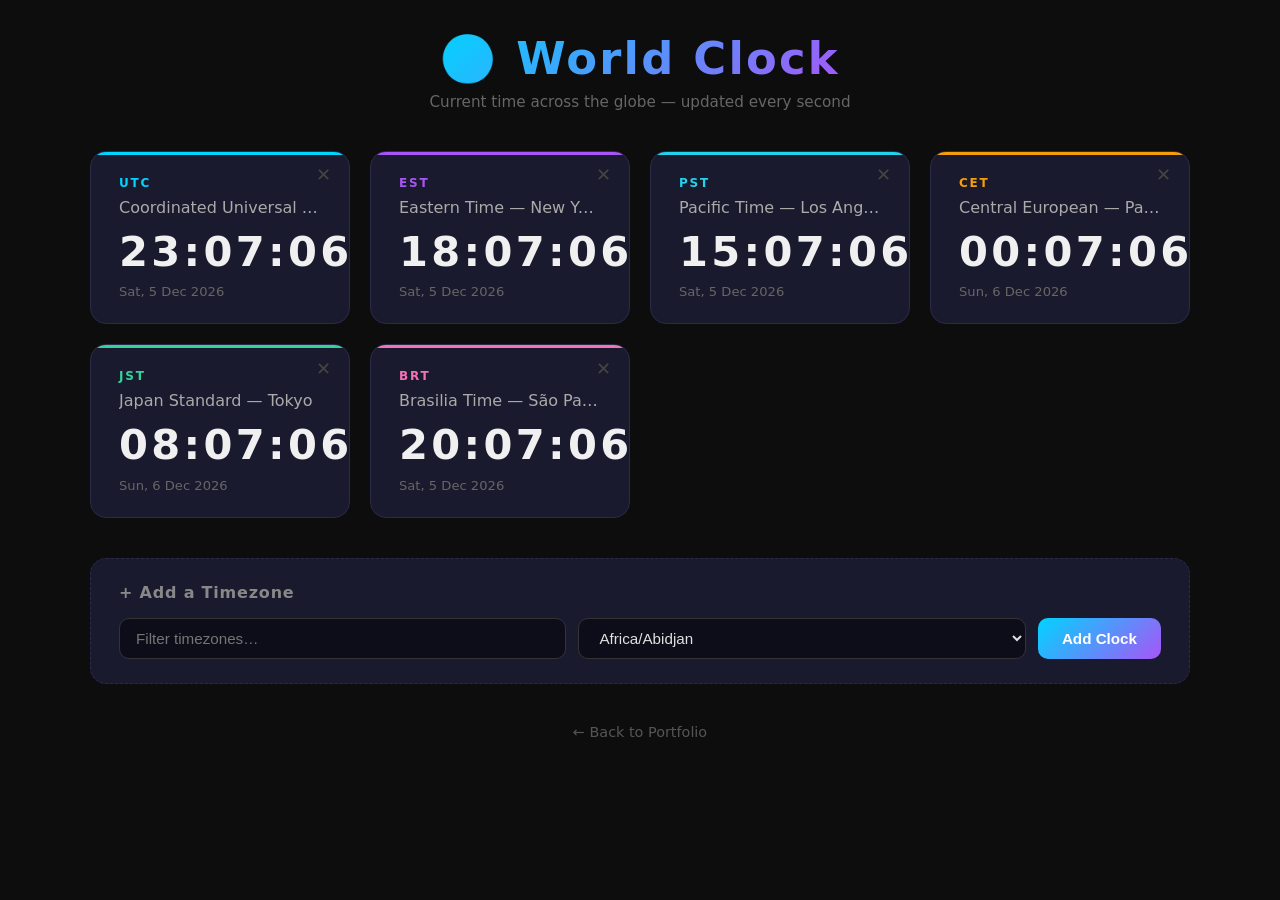
==== clock.html @ 1edab83d "Add World Clock web application with multi-timezone display Agent-Logs-Url: https://github.com/Ni3v4" ====
<!DOCTYPE html>
<html lang="en">
<head>
    <meta charset="UTF-8">
    <meta name="viewport" content="width=device-width, initial-scale=1.0">
    <title>World Clock</title>
    <style>
        *, *::before, *::after {
            box-sizing: border-box;
            margin: 0;
            padding: 0;
        }

        body {
            background: #0d0d0d;
            color: #e0e0e0;
            font-family: 'Segoe UI', system-ui, -apple-system, sans-serif;
            min-height: 100vh;
            display: flex;
            flex-direction: column;
            align-items: center;
            padding: 2rem 1rem 3rem;
        }

        header {
            text-align: center;
            margin-bottom: 2.5rem;
        }

        header h1 {
            font-size: clamp(1.8rem, 5vw, 2.8rem);
            font-weight: 700;
            letter-spacing: 0.05em;
            background: linear-gradient(135deg, #00d4ff, #a855f7);
            -webkit-background-clip: text;
            -webkit-text-fill-color: transparent;
            background-clip: text;
        }

        header p {
            margin-top: 0.5rem;
            color: #666;
            font-size: 0.95rem;
        }

        /* Clock grid */
        #clocks-container {
            display: grid;
            grid-template-columns: repeat(auto-fill, minmax(260px, 1fr));
            gap: 1.25rem;
            width: 100%;
            max-width: 1100px;
        }

        .clock-card {
            background: #1a1a2e;
            border: 1px solid #2a2a4a;
            border-radius: 16px;
            padding: 1.5rem 1.75rem;
            display: flex;
            flex-direction: column;
            gap: 0.5rem;
            position: relative;
            overflow: hidden;
            transition: transform 0.2s ease, box-shadow 0.2s ease;
        }

        .clock-card:hover {
            transform: translateY(-3px);
            box-shadow: 0 8px 30px rgba(0, 0, 0, 0.5);
        }

        /* Coloured accent bar at the top of each card */
        .clock-card::before {
            content: '';
            position: absolute;
            top: 0;
            left: 0;
            right: 0;
            height: 3px;
            background: var(--accent);
            border-radius: 16px 16px 0 0;
        }

        .clock-card .tz-label {
            font-size: 0.75rem;
            font-weight: 600;
            letter-spacing: 0.15em;
            text-transform: uppercase;
            color: var(--accent);
        }

        .clock-card .tz-name {
            font-size: 1rem;
            color: #aaa;
            white-space: nowrap;
            overflow: hidden;
            text-overflow: ellipsis;
        }

        .clock-card .time {
            font-size: clamp(2rem, 5vw, 2.6rem);
            font-weight: 700;
            letter-spacing: 0.08em;
            font-variant-numeric: tabular-nums;
            color: #f0f0f0;
            line-height: 1.1;
            margin-top: 0.25rem;
            /* smooth digit transition */
            transition: color 0.1s ease;
        }

        .clock-card .date {
            font-size: 0.82rem;
            color: #666;
            margin-top: 0.1rem;
        }

        /* Remove button */
        .clock-card .btn-remove {
            position: absolute;
            top: 0.75rem;
            right: 0.75rem;
            background: transparent;
            border: none;
            color: #444;
            font-size: 1.1rem;
            cursor: pointer;
            line-height: 1;
            transition: color 0.15s;
            padding: 0.2rem 0.4rem;
            border-radius: 6px;
        }

        .clock-card .btn-remove:hover {
            color: #e74c3c;
            background: rgba(231, 76, 60, 0.1);
        }

        /* Add timezone section */
        #add-tz-section {
            margin-top: 2.5rem;
            width: 100%;
            max-width: 1100px;
            background: #1a1a2e;
            border: 1px dashed #2a2a4a;
            border-radius: 16px;
            padding: 1.5rem 1.75rem;
        }

        #add-tz-section h2 {
            font-size: 1rem;
            font-weight: 600;
            color: #888;
            margin-bottom: 1rem;
            letter-spacing: 0.05em;
        }

        #add-tz-form {
            display: flex;
            gap: 0.75rem;
            flex-wrap: wrap;
        }

        #tz-search {
            flex: 1;
            min-width: 220px;
            background: #0d0d1a;
            border: 1px solid #333;
            border-radius: 10px;
            padding: 0.65rem 1rem;
            color: #e0e0e0;
            font-size: 0.95rem;
            outline: none;
            transition: border-color 0.2s;
        }

        #tz-search:focus {
            border-color: #a855f7;
        }

        #tz-select {
            flex: 1;
            min-width: 220px;
            background: #0d0d1a;
            border: 1px solid #333;
            border-radius: 10px;
            padding: 0.65rem 1rem;
            color: #e0e0e0;
            font-size: 0.95rem;
            outline: none;
            transition: border-color 0.2s;
            cursor: pointer;
        }

        #tz-select:focus {
            border-color: #a855f7;
        }

        #add-tz-form button[type="submit"] {
            background: linear-gradient(135deg, #00d4ff, #a855f7);
            border: none;
            border-radius: 10px;
            padding: 0.65rem 1.5rem;
            color: #fff;
            font-size: 0.95rem;
            font-weight: 600;
            cursor: pointer;
            transition: opacity 0.2s, transform 0.1s;
            white-space: nowrap;
        }

        #add-tz-form button[type="submit"]:hover {
            opacity: 0.88;
            transform: translateY(-1px);
        }

        #add-error {
            color: #e74c3c;
            font-size: 0.85rem;
            margin-top: 0.5rem;
            display: none;
        }

        /* Back link */
        .back-link {
            margin-top: 2.5rem;
            font-size: 0.9rem;
            color: #555;
            text-decoration: none;
            transition: color 0.2s;
        }

        .back-link:hover {
            color: #a855f7;
        }

        /* Responsive tweaks */
        @media (max-width: 480px) {
            #add-tz-form {
                flex-direction: column;
            }

            #tz-search, #tz-select {
                min-width: unset;
            }
        }
    </style>
</head>
<body>

<header>
    <h1>🌍 World Clock</h1>
    <p>Current time across the globe — updated every second</p>
</header>

<div id="clocks-container"></div>

<section id="add-tz-section">
    <h2>+ Add a Timezone</h2>
    <form id="add-tz-form">
        <input type="search" id="tz-search" placeholder="Filter timezones…" autocomplete="off" />
        <select id="tz-select" aria-label="Select a timezone to add"></select>
        <button type="submit">Add Clock</button>
    </form>
    <p id="add-error">⚠ This timezone is already displayed.</p>
</section>

<a href="index.html" class="back-link">← Back to Portfolio</a>

<script>
(function () {
    'use strict';

    /* ── Accent palette cycling through cards ── */
    const ACCENTS = [
        '#00d4ff', '#a855f7', '#22d3ee', '#f59e0b',
        '#34d399', '#f472b6', '#60a5fa', '#fb923c',
    ];

    /* ── Default timezones shown on page load ── */
    const DEFAULTS = [
        { id: 'UTC',                    label: 'UTC',  name: 'Coordinated Universal Time' },
        { id: 'America/New_York',       label: 'EST',  name: 'Eastern Time — New York'    },
        { id: 'America/Los_Angeles',    label: 'PST',  name: 'Pacific Time — Los Angeles' },
        { id: 'Europe/Paris',           label: 'CET',  name: 'Central European — Paris'   },
        { id: 'Asia/Tokyo',             label: 'JST',  name: 'Japan Standard — Tokyo'     },
        { id: 'America/Sao_Paulo',      label: 'BRT',  name: 'Brasilia Time — São Paulo'  },
    ];

    /* ── Label generation ── */
    // Well-known mappings for common IANA timezone IDs to standard abbreviations
    const TZ_ABBREVIATIONS = {
        'UTC': 'UTC', 'Etc/UTC': 'UTC', 'Etc/GMT': 'GMT',
        'America/New_York': 'EST', 'America/Chicago': 'CST',
        'America/Denver': 'MST', 'America/Los_Angeles': 'PST',
        'America/Anchorage': 'AKST', 'Pacific/Honolulu': 'HST',
        'America/Phoenix': 'MST', 'America/Toronto': 'EST',
        'America/Vancouver': 'PST', 'America/Halifax': 'AST',
        'America/Sao_Paulo': 'BRT', 'America/Buenos_Aires': 'ART',
        'America/Argentina/Buenos_Aires': 'ART', 'America/Santiago': 'CLT',
        'America/Bogota': 'COT', 'America/Mexico_City': 'CST',
        'Europe/London': 'GMT', 'Europe/Paris': 'CET',
        'Europe/Berlin': 'CET', 'Europe/Rome': 'CET',
        'Europe/Madrid': 'CET', 'Europe/Amsterdam': 'CET',
        'Europe/Brussels': 'CET', 'Europe/Vienna': 'CET',
        'Europe/Warsaw': 'CET', 'Europe/Prague': 'CET',
        'Europe/Budapest': 'CET', 'Europe/Zurich': 'CET',
        'Europe/Stockholm': 'CET', 'Europe/Oslo': 'CET',
        'Europe/Copenhagen': 'CET', 'Europe/Helsinki': 'EET',
        'Europe/Athens': 'EET', 'Europe/Kyiv': 'EET',
        'Europe/Istanbul': 'TRT', 'Europe/Moscow': 'MSK',
        'Europe/Dublin': 'GMT', 'Europe/Lisbon': 'WET',
        'Asia/Tokyo': 'JST', 'Asia/Seoul': 'KST',
        'Asia/Shanghai': 'CST', 'Asia/Hong_Kong': 'HKT',
        'Asia/Singapore': 'SGT', 'Asia/Taipei': 'CST',
        'Asia/Manila': 'PHT', 'Asia/Kuala_Lumpur': 'MYT',
        'Asia/Bangkok': 'ICT', 'Asia/Jakarta': 'WIB',
        'Asia/Kolkata': 'IST', 'Asia/Colombo': 'SLST',
        'Asia/Karachi': 'PKT', 'Asia/Tehran': 'IRST',
        'Asia/Dubai': 'GST', 'Asia/Riyadh': 'AST',
        'Australia/Sydney': 'AEDT', 'Australia/Melbourne': 'AEDT',
        'Australia/Perth': 'AWST', 'Pacific/Auckland': 'NZST',
        'Pacific/Fiji': 'FJT', 'Africa/Cairo': 'EET',
        'Africa/Johannesburg': 'SAST', 'Africa/Lagos': 'WAT',
        'Africa/Nairobi': 'EAT',
    };

    function generateLabel(tzId) {
        if (TZ_ABBREVIATIONS[tzId]) return TZ_ABBREVIATIONS[tzId];
        // Fall back to the city portion, abbreviated to 3 characters
        const city = tzId.split('/').pop().replace(/_/g, ' ');
        return city.length <= 4 ? city.toUpperCase() : city.substring(0, 3).toUpperCase();
    }

    /* ── State ── */
    let active = [];          // array of { id, label, name, accentIndex }
    let accentCounter = 0;

    /* ── Helpers ── */
    function formatTime(date, tzId) {
        return new Intl.DateTimeFormat('en-GB', {
            timeZone: tzId,
            hour: '2-digit',
            minute: '2-digit',
            second: '2-digit',
            hour12: false,
        }).format(date);
    }

    function formatDate(date, tzId) {
        return new Intl.DateTimeFormat('en-GB', {
            timeZone: tzId,
            weekday: 'short',
            year: 'numeric',
            month: 'short',
            day: 'numeric',
        }).format(date);
    }

    /* ── DOM helpers ── */
    const container = document.getElementById('clocks-container');

    function createCard(tz) {
        const card = document.createElement('article');
        card.className = 'clock-card';
        card.dataset.tzId = tz.id;
        card.style.setProperty('--accent', ACCENTS[tz.accentIndex % ACCENTS.length]);

        card.innerHTML = `
            <button class="btn-remove" title="Remove this clock" aria-label="Remove ${tz.label} clock">✕</button>
            <span class="tz-label">${escapeHtml(tz.label)}</span>
            <span class="tz-name">${escapeHtml(tz.name)}</span>
            <div class="time" aria-live="polite" aria-atomic="true">--:--:--</div>
            <div class="date"></div>
        `;

        card.querySelector('.btn-remove').addEventListener('click', () => removeClock(tz.id));
        container.appendChild(card);
    }

    function escapeHtml(str) {
        return str.replace(/[&<>"']/g, m => ({
            '&': '&amp;', '<': '&lt;', '>': '&gt;', '"': '&quot;', "'": '&#39;',
        }[m]));
    }

    function addClock(tz) {
        if (active.some(a => a.id === tz.id)) return false;
        const entry = { ...tz, accentIndex: accentCounter++ };
        active.push(entry);
        createCard(entry);
        tick(); // update immediately so no blank flash
        return true;
    }

    function removeClock(tzId) {
        active = active.filter(a => a.id !== tzId);
        const card = container.querySelector(`[data-tz-id="${CSS.escape(tzId)}"]`);
        if (card) {
            card.style.transition = 'opacity 0.25s ease, transform 0.25s ease';
            card.style.opacity = '0';
            card.style.transform = 'scale(0.95)';
            setTimeout(() => card.remove(), 260);
        }
    }

    /* ── Tick ── */
    function tick() {
        const now = new Date();
        active.forEach(tz => {
            const card = container.querySelector(`[data-tz-id="${CSS.escape(tz.id)}"]`);
            if (!card) return;
            card.querySelector('.time').textContent = formatTime(now, tz.id);
            card.querySelector('.date').textContent = formatDate(now, tz.id);
        });
    }

    /* ── Populate timezone <select> ── */
    const tzSearch  = document.getElementById('tz-search');
    const tzSelect  = document.getElementById('tz-select');
    const addError  = document.getElementById('add-error');

    // Get all IANA timezone IDs available in this browser
    function getAllTimezones() {
        // Intl.supportedValuesOf is available in modern browsers
        try {
            return Intl.supportedValuesOf('timeZone');
        } catch {
            // Fallback list for older browsers
            return [
                'Africa/Abidjan','Africa/Cairo','Africa/Johannesburg','Africa/Lagos',
                'Africa/Nairobi','America/Anchorage','America/Argentina/Buenos_Aires',
                'America/Bogota','America/Chicago','America/Denver','America/Halifax',
                'America/Los_Angeles','America/Mexico_City','America/New_York',
                'America/Phoenix','America/Santiago','America/Sao_Paulo','America/Toronto',
                'America/Vancouver','Asia/Bangkok','Asia/Colombo','Asia/Dubai',
                'Asia/Hong_Kong','Asia/Jakarta','Asia/Karachi','Asia/Kolkata',
                'Asia/Kuala_Lumpur','Asia/Manila','Asia/Seoul','Asia/Shanghai',
                'Asia/Singapore','Asia/Taipei','Asia/Tehran','Asia/Tokyo',
                'Australia/Melbourne','Australia/Perth','Australia/Sydney',
                'Europe/Amsterdam','Europe/Athens','Europe/Berlin','Europe/Brussels',
                'Europe/Budapest','Europe/Copenhagen','Europe/Dublin','Europe/Helsinki',
                'Europe/Istanbul','Europe/Kyiv','Europe/Lisbon','Europe/London',
                'Europe/Madrid','Europe/Moscow','Europe/Oslo','Europe/Paris',
                'Europe/Prague','Europe/Rome','Europe/Stockholm','Europe/Vienna',
                'Europe/Warsaw','Europe/Zurich','Pacific/Auckland','Pacific/Fiji',
                'Pacific/Honolulu','UTC',
            ];
        }
    }

    const allTimezones = getAllTimezones();

    function populateSelect(filter = '') {
        const lc = filter.toLowerCase();
        tzSelect.innerHTML = '';
        allTimezones
            .filter(tz => !filter || tz.toLowerCase().includes(lc))
            .forEach(tz => {
                const opt = document.createElement('option');
                opt.value = tz;
                opt.textContent = tz.replace(/_/g, ' ');
                tzSelect.appendChild(opt);
            });
    }

    populateSelect();

    tzSearch.addEventListener('input', () => {
        populateSelect(tzSearch.value);
        addError.style.display = 'none';
    });

    /* ── Add form submission ── */
    document.getElementById('add-tz-form').addEventListener('submit', e => {
        e.preventDefault();
        addError.style.display = 'none';
        const tzId = tzSelect.value;
        if (!tzId) return;

        // Derive a short label and friendly name from the IANA timezone ID
        const label = generateLabel(tzId);
        const name  = tzId.replace(/_/g, ' ');

        const added = addClock({ id: tzId, label, name });
        if (!added) {
            addError.style.display = 'block';
        }
    });

    /* ── Init default clocks ── */
    DEFAULTS.forEach(tz => addClock(tz));

    /* ── Start clock loop ── */
    tick();
    setInterval(tick, 1000);
})();
</script>
</body>
</html>
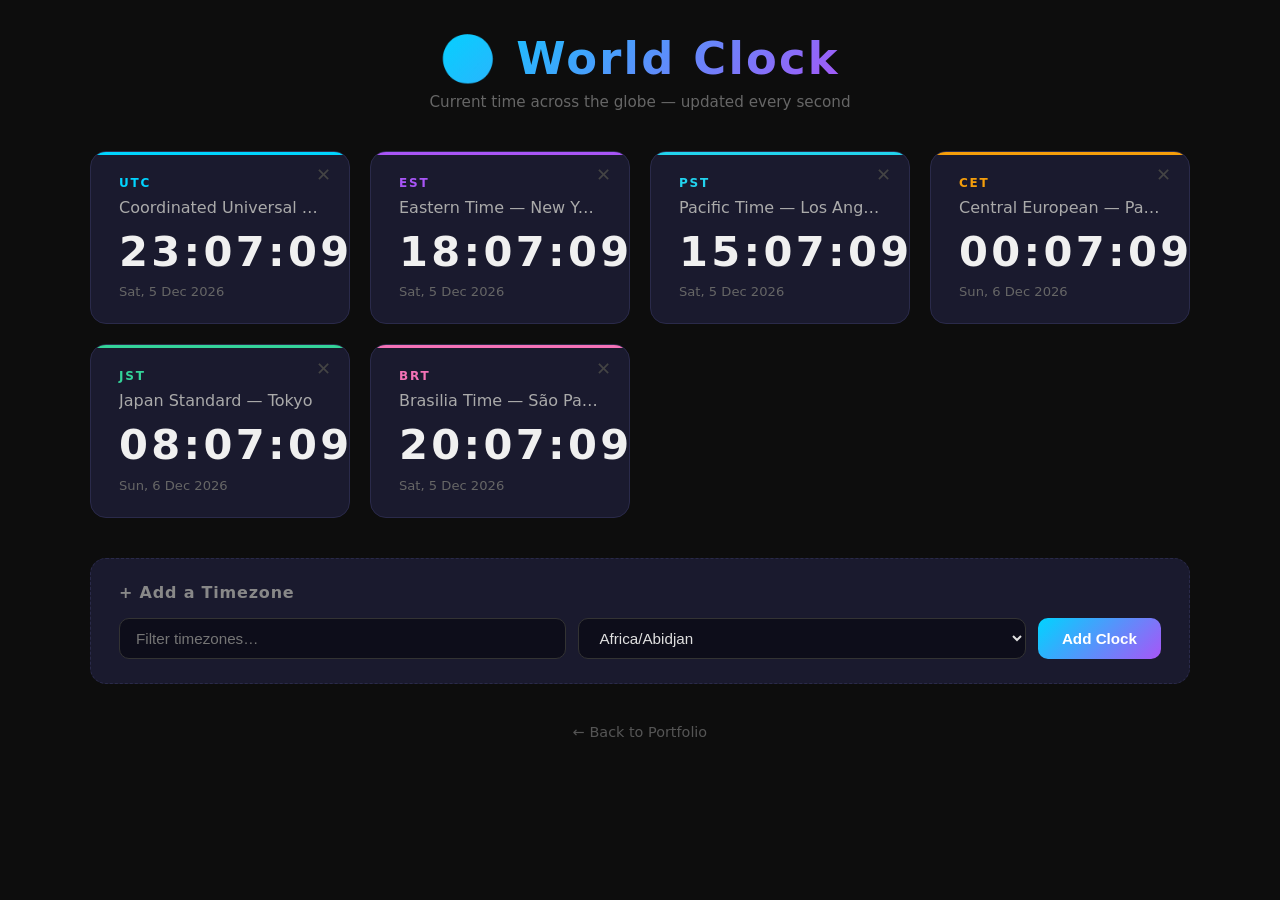
==== commit 858d4a93: "Fill in portfolio placeholder content; add sounds to clock page Agent-Logs-Url: https://github.com/N" ====
--- a/clock.html
+++ b/clock.html
@@ -497,5 +497,6 @@
     setInterval(tick, 1000);
 })();
 </script>
+<script src="script.js"></script>
 </body>
 </html>
